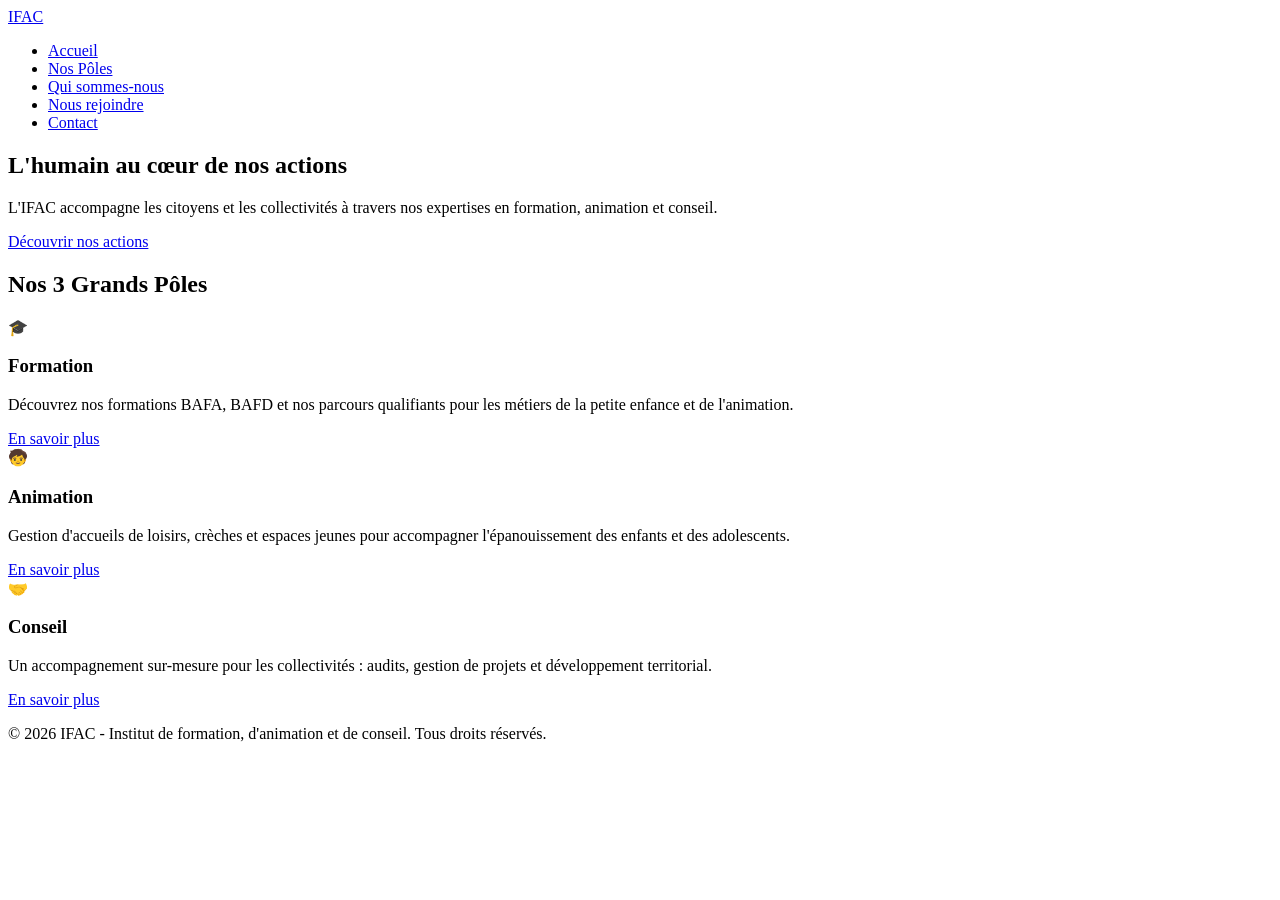
==== index.html @ f98a1aa6 "Create index.html" ====
<!DOCTYPE html>
<html lang="fr">
<head>
    <meta charset="UTF-8">
    <meta name="viewport" content="width=device-width, initial-scale=1.0">
    <title>IFAC - Formation, Animation, Conseil</title>
    <link rel="stylesheet" href="style.css">
    <!-- Police d'écriture moderne Google Fonts -->
    <link href="https://fonts.googleapis.com/css2?family=Inter:wght@300;400;600;700&display=swap" rel="stylesheet">
</head>
<body>

    <!-- Barre de navigation -->
    <header>
        <div class="logo">
            <a href="#">IFAC</a>
        </div>
        <nav>
            <ul>
                <li><a href="#">Accueil</a></li>
                <li><a href="#poles">Nos Pôles</a></li>
                <li><a href="#">Qui sommes-nous</a></li>
                <li><a href="#">Nous rejoindre</a></li>
                <li><a href="#" class="btn-contact">Contact</a></li>
            </ul>
        </nav>
    </header>

    <!-- Section Hero (En-tête principal) -->
    <section class="hero">
        <div class="hero-content">
            <h1>L'humain au cœur de nos actions</h1>
            <p>L'IFAC accompagne les citoyens et les collectivités à travers nos expertises en formation, animation et conseil.</p>
            <a href="#poles" class="btn-primary">Découvrir nos actions</a>
        </div>
    </section>

    <!-- Section Nos Pôles d'activité -->
    <section id="poles" class="poles-section">
        <h2>Nos 3 Grands Pôles</h2>
        <div class="cards-container">
            
            <!-- Carte Formation -->
            <div class="card">
                <div class="card-icon">🎓</div>
                <h3>Formation</h3>
                <p>Découvrez nos formations BAFA, BAFD et nos parcours qualifiants pour les métiers de la petite enfance et de l'animation.</p>
                <a href="#" class="btn-secondary">En savoir plus</a>
            </div>

            <!-- Carte Animation -->
            <div class="card">
                <div class="card-icon">🧒</div>
                <h3>Animation</h3>
                <p>Gestion d'accueils de loisirs, crèches et espaces jeunes pour accompagner l'épanouissement des enfants et des adolescents.</p>
                <a href="#" class="btn-secondary">En savoir plus</a>
            </div>

            <!-- Carte Conseil -->
            <div class="card">
                <div class="card-icon">🤝</div>
                <h3>Conseil</h3>
                <p>Un accompagnement sur-mesure pour les collectivités : audits, gestion de projets et développement territorial.</p>
                <a href="#" class="btn-secondary">En savoir plus</a>
            </div>

        </div>
    </section>

    <!-- Pied de page -->
    <footer>
        <p>&copy; 2026 IFAC - Institut de formation, d'animation et de conseil. Tous droits réservés.</p>
    </footer>

</body>
</html>
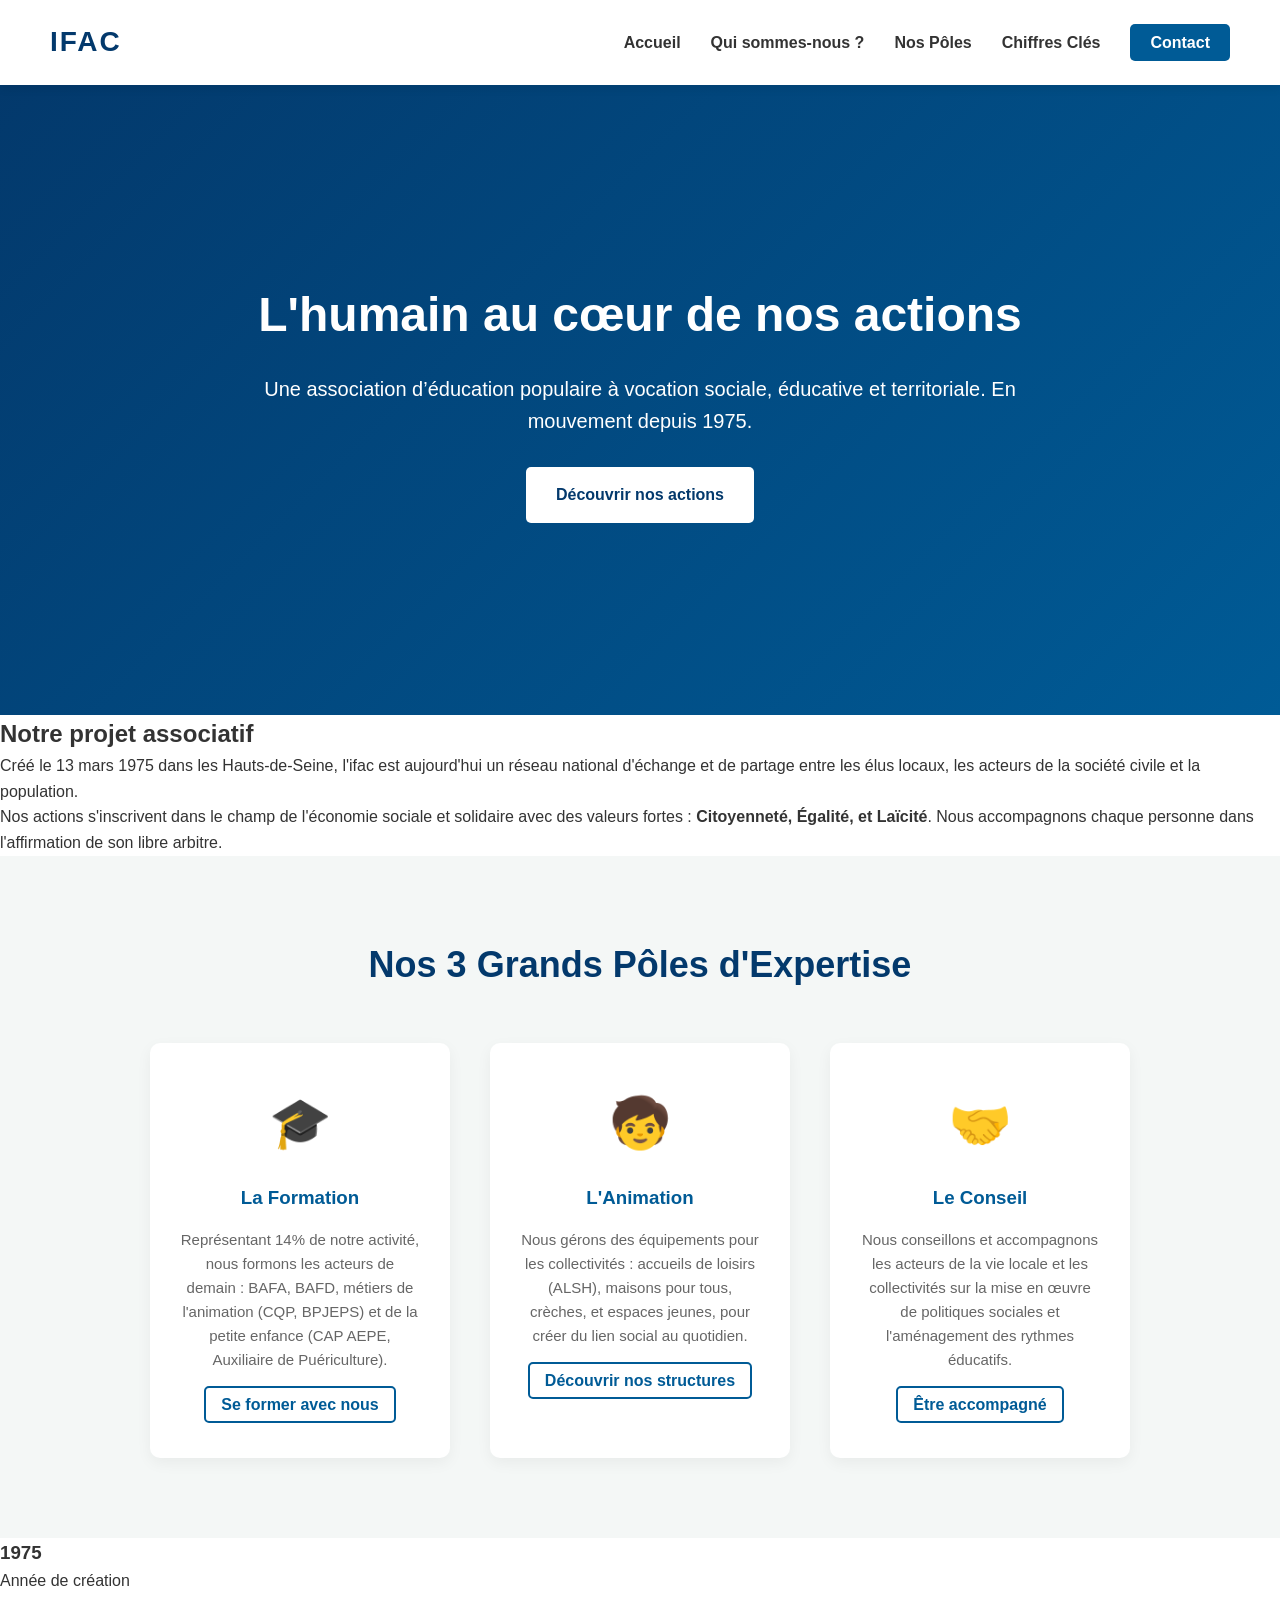
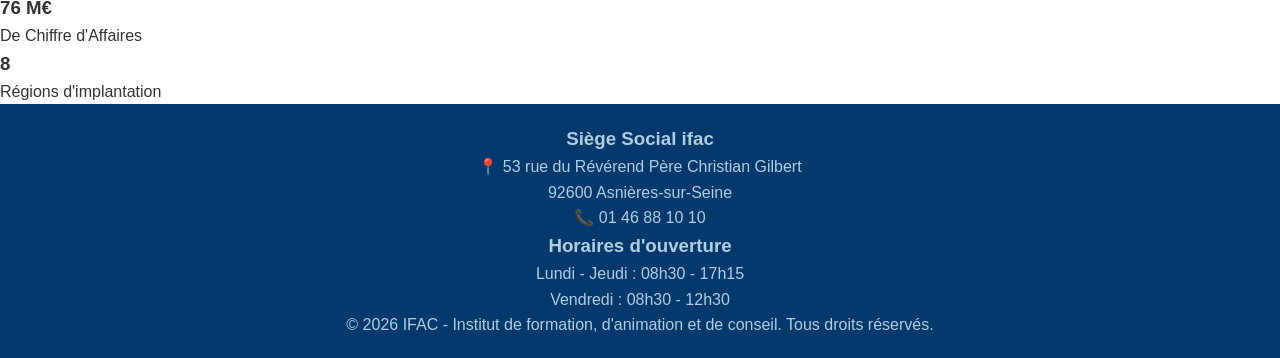
==== commit ee42451e: "Update index.html" ====
--- a/index.html
+++ b/index.html
@@ -3,73 +3,112 @@
 <head>
     <meta charset="UTF-8">
     <meta name="viewport" content="width=device-width, initial-scale=1.0">
-    <title>IFAC - Formation, Animation, Conseil</title>
+    <title>IFAC - Institut de formation, d'animation et de conseil</title>
     <link rel="stylesheet" href="style.css">
-    <!-- Police d'écriture moderne Google Fonts -->
     <link href="https://fonts.googleapis.com/css2?family=Inter:wght@300;400;600;700&display=swap" rel="stylesheet">
 </head>
 <body>
 
-    <!-- Barre de navigation -->
+    <!-- Barre de navigation cliquable -->
     <header>
         <div class="logo">
-            <a href="#">IFAC</a>
+            <a href="#accueil">IFAC</a>
         </div>
         <nav>
             <ul>
-                <li><a href="#">Accueil</a></li>
+                <li><a href="#accueil">Accueil</a></li>
+                <li><a href="#histoire">Qui sommes-nous ?</a></li>
                 <li><a href="#poles">Nos Pôles</a></li>
-                <li><a href="#">Qui sommes-nous</a></li>
-                <li><a href="#">Nous rejoindre</a></li>
-                <li><a href="#" class="btn-contact">Contact</a></li>
+                <li><a href="#chiffres">Chiffres Clés</a></li>
+                <li><a href="#contact" class="btn-contact">Contact</a></li>
             </ul>
         </nav>
     </header>
 
-    <!-- Section Hero (En-tête principal) -->
-    <section class="hero">
+    <!-- Section Hero -->
+    <section id="accueil" class="hero">
         <div class="hero-content">
             <h1>L'humain au cœur de nos actions</h1>
-            <p>L'IFAC accompagne les citoyens et les collectivités à travers nos expertises en formation, animation et conseil.</p>
+            <p>Une association d’éducation populaire à vocation sociale, éducative et territoriale. En mouvement depuis 1975.</p>
             <a href="#poles" class="btn-primary">Découvrir nos actions</a>
+        </div>
+    </section>
+
+    <!-- Nouvelle Section : Histoire et Valeurs -->
+    <section id="histoire" class="histoire-section">
+        <div class="histoire-container">
+            <div class="histoire-texte">
+                <h2>Notre projet associatif</h2>
+                <p>Créé le 13 mars 1975 dans les Hauts-de-Seine, l'ifac est aujourd'hui un réseau national d'échange et de partage entre les élus locaux, les acteurs de la société civile et la population.</p>
+                <p>Nos actions s'inscrivent dans le champ de l'économie sociale et solidaire avec des valeurs fortes : <strong>Citoyenneté, Égalité, et Laïcité</strong>. Nous accompagnons chaque personne dans l'affirmation de son libre arbitre.</p>
+            </div>
         </div>
     </section>
 
     <!-- Section Nos Pôles d'activité -->
     <section id="poles" class="poles-section">
-        <h2>Nos 3 Grands Pôles</h2>
+        <h2>Nos 3 Grands Pôles d'Expertise</h2>
         <div class="cards-container">
             
             <!-- Carte Formation -->
             <div class="card">
                 <div class="card-icon">🎓</div>
-                <h3>Formation</h3>
-                <p>Découvrez nos formations BAFA, BAFD et nos parcours qualifiants pour les métiers de la petite enfance et de l'animation.</p>
-                <a href="#" class="btn-secondary">En savoir plus</a>
+                <h3>La Formation</h3>
+                <p>Représentant 14% de notre activité, nous formons les acteurs de demain : BAFA, BAFD, métiers de l'animation (CQP, BPJEPS) et de la petite enfance (CAP AEPE, Auxiliaire de Puériculture).</p>
+                <a href="#contact" class="btn-secondary">Se former avec nous</a>
             </div>
 
             <!-- Carte Animation -->
             <div class="card">
                 <div class="card-icon">🧒</div>
-                <h3>Animation</h3>
-                <p>Gestion d'accueils de loisirs, crèches et espaces jeunes pour accompagner l'épanouissement des enfants et des adolescents.</p>
-                <a href="#" class="btn-secondary">En savoir plus</a>
+                <h3>L'Animation</h3>
+                <p>Nous gérons des équipements pour les collectivités : accueils de loisirs (ALSH), maisons pour tous, crèches, et espaces jeunes, pour créer du lien social au quotidien.</p>
+                <a href="#contact" class="btn-secondary">Découvrir nos structures</a>
             </div>
 
             <!-- Carte Conseil -->
             <div class="card">
                 <div class="card-icon">🤝</div>
-                <h3>Conseil</h3>
-                <p>Un accompagnement sur-mesure pour les collectivités : audits, gestion de projets et développement territorial.</p>
-                <a href="#" class="btn-secondary">En savoir plus</a>
+                <h3>Le Conseil</h3>
+                <p>Nous conseillons et accompagnons les acteurs de la vie locale et les collectivités sur la mise en œuvre de politiques sociales et l'aménagement des rythmes éducatifs.</p>
+                <a href="#contact" class="btn-secondary">Être accompagné</a>
             </div>
 
         </div>
     </section>
 
-    <!-- Pied de page -->
-    <footer>
-        <p>&copy; 2026 IFAC - Institut de formation, d'animation et de conseil. Tous droits réservés.</p>
+    <!-- Nouvelle Section : Chiffres Clés -->
+    <section id="chiffres" class="stats-section">
+        <div class="stat-box">
+            <h3>1975</h3>
+            <p>Année de création</p>
+        </div>
+        <div class="stat-box">
+            <h3>76 M€</h3>
+            <p>De Chiffre d'Affaires</p>
+        </div>
+        <div class="stat-box">
+            <h3>8</h3>
+            <p>Régions d'implantation</p>
+        </div>
+    </section>
+
+    <!-- Pied de page avec les vraies infos -->
+    <footer id="contact">
+        <div class="footer-content">
+            <div class="footer-info">
+                <h3>Siège Social ifac</h3>
+                <p>📍 53 rue du Révérend Père Christian Gilbert<br>92600 Asnières-sur-Seine</p>
+                <p>📞 01 46 88 10 10</p>
+            </div>
+            <div class="footer-info">
+                <h3>Horaires d'ouverture</h3>
+                <p>Lundi - Jeudi : 08h30 - 17h15<br>Vendredi : 08h30 - 12h30</p>
+            </div>
+        </div>
+        <div class="footer-bottom">
+            <p>&copy; 2026 IFAC - Institut de formation, d'animation et de conseil. Tous droits réservés.</p>
+        </div>
     </footer>
 
 </body>
--- a/style.css
+++ b/style.css
@@ -0,0 +1,188 @@
+/* --- VARIABLES DE COULEURS (Bleus IFAC professionnels) --- */
+:root {
+    --primary-blue: #005b96;
+    --dark-blue: #03396c;
+    --light-blue: #b3cde0;
+    --white: #ffffff;
+    --text-dark: #333333;
+    --bg-gray: #f4f7f6;
+}
+
+/* --- RESET & TYPOGRAPHIE --- */
+* {
+    margin: 0;
+    padding: 0;
+    box-sizing: border-box;
+    font-family: 'Inter', sans-serif;
+}
+
+body {
+    background-color: var(--white);
+    color: var(--text-dark);
+    line-height: 1.6;
+}
+
+/* --- HEADER / NAVBAR --- */
+header {
+    display: flex;
+    justify-content: space-between;
+    align-items: center;
+    padding: 20px 50px;
+    background-color: var(--white);
+    box-shadow: 0 2px 10px rgba(0,0,0,0.1);
+    position: sticky;
+    top: 0;
+    z-index: 1000;
+}
+
+.logo a {
+    font-size: 28px;
+    font-weight: 700;
+    color: var(--dark-blue);
+    text-decoration: none;
+    letter-spacing: 2px;
+}
+
+nav ul {
+    list-style: none;
+    display: flex;
+    gap: 30px;
+    align-items: center;
+}
+
+nav ul li a {
+    text-decoration: none;
+    color: var(--text-dark);
+    font-weight: 600;
+    transition: color 0.3s;
+}
+
+nav ul li a:hover {
+    color: var(--primary-blue);
+}
+
+.btn-contact {
+    background-color: var(--primary-blue);
+    color: var(--white) !important;
+    padding: 10px 20px;
+    border-radius: 5px;
+    transition: background 0.3s;
+}
+
+.btn-contact:hover {
+    background-color: var(--dark-blue);
+}
+
+/* --- HERO SECTION --- */
+.hero {
+    background: linear-gradient(135deg, var(--dark-blue), var(--primary-blue));
+    color: var(--white);
+    height: 70vh;
+    display: flex;
+    justify-content: center;
+    align-items: center;
+    text-align: center;
+    padding: 0 20px;
+}
+
+.hero-content h1 {
+    font-size: 48px;
+    margin-bottom: 20px;
+}
+
+.hero-content p {
+    font-size: 20px;
+    margin-bottom: 30px;
+    max-width: 800px;
+    margin-left: auto;
+    margin-right: auto;
+}
+
+.btn-primary {
+    background-color: var(--white);
+    color: var(--dark-blue);
+    padding: 15px 30px;
+    text-decoration: none;
+    font-weight: 700;
+    border-radius: 5px;
+    transition: transform 0.3s, box-shadow 0.3s;
+    display: inline-block;
+}
+
+.btn-primary:hover {
+    transform: translateY(-3px);
+    box-shadow: 0 5px 15px rgba(0,0,0,0.2);
+}
+
+/* --- SECTION PÔLES (CARTES) --- */
+.poles-section {
+    padding: 80px 50px;
+    background-color: var(--bg-gray);
+    text-align: center;
+}
+
+.poles-section h2 {
+    font-size: 36px;
+    color: var(--dark-blue);
+    margin-bottom: 50px;
+}
+
+.cards-container {
+    display: flex;
+    justify-content: center;
+    gap: 40px;
+    flex-wrap: wrap;
+}
+
+.card {
+    background-color: var(--white);
+    padding: 40px 30px;
+    border-radius: 10px;
+    width: 300px;
+    box-shadow: 0 5px 15px rgba(0,0,0,0.05);
+    transition: transform 0.3s;
+}
+
+.card:hover {
+    transform: translateY(-10px);
+    border-bottom: 4px solid var(--primary-blue);
+}
+
+.card-icon {
+    font-size: 50px;
+    margin-bottom: 20px;
+}
+
+.card h3 {
+    color: var(--primary-blue);
+    margin-bottom: 15px;
+}
+
+.card p {
+    margin-bottom: 20px;
+    color: #666;
+    font-size: 15px;
+}
+
+.btn-secondary {
+    text-decoration: none;
+    color: var(--primary-blue);
+    font-weight: 600;
+    border: 2px solid var(--primary-blue);
+    padding: 8px 15px;
+    border-radius: 5px;
+    transition: all 0.3s;
+}
+
+.btn-secondary:hover {
+    background-color: var(--primary-blue);
+    color: var(--white);
+}
+
+/* --- FOOTER --- */
+footer {
+    background-color: var(--dark-blue);
+    color: var(--light-blue);
+    text-align: center;
+    padding: 20px;
+}
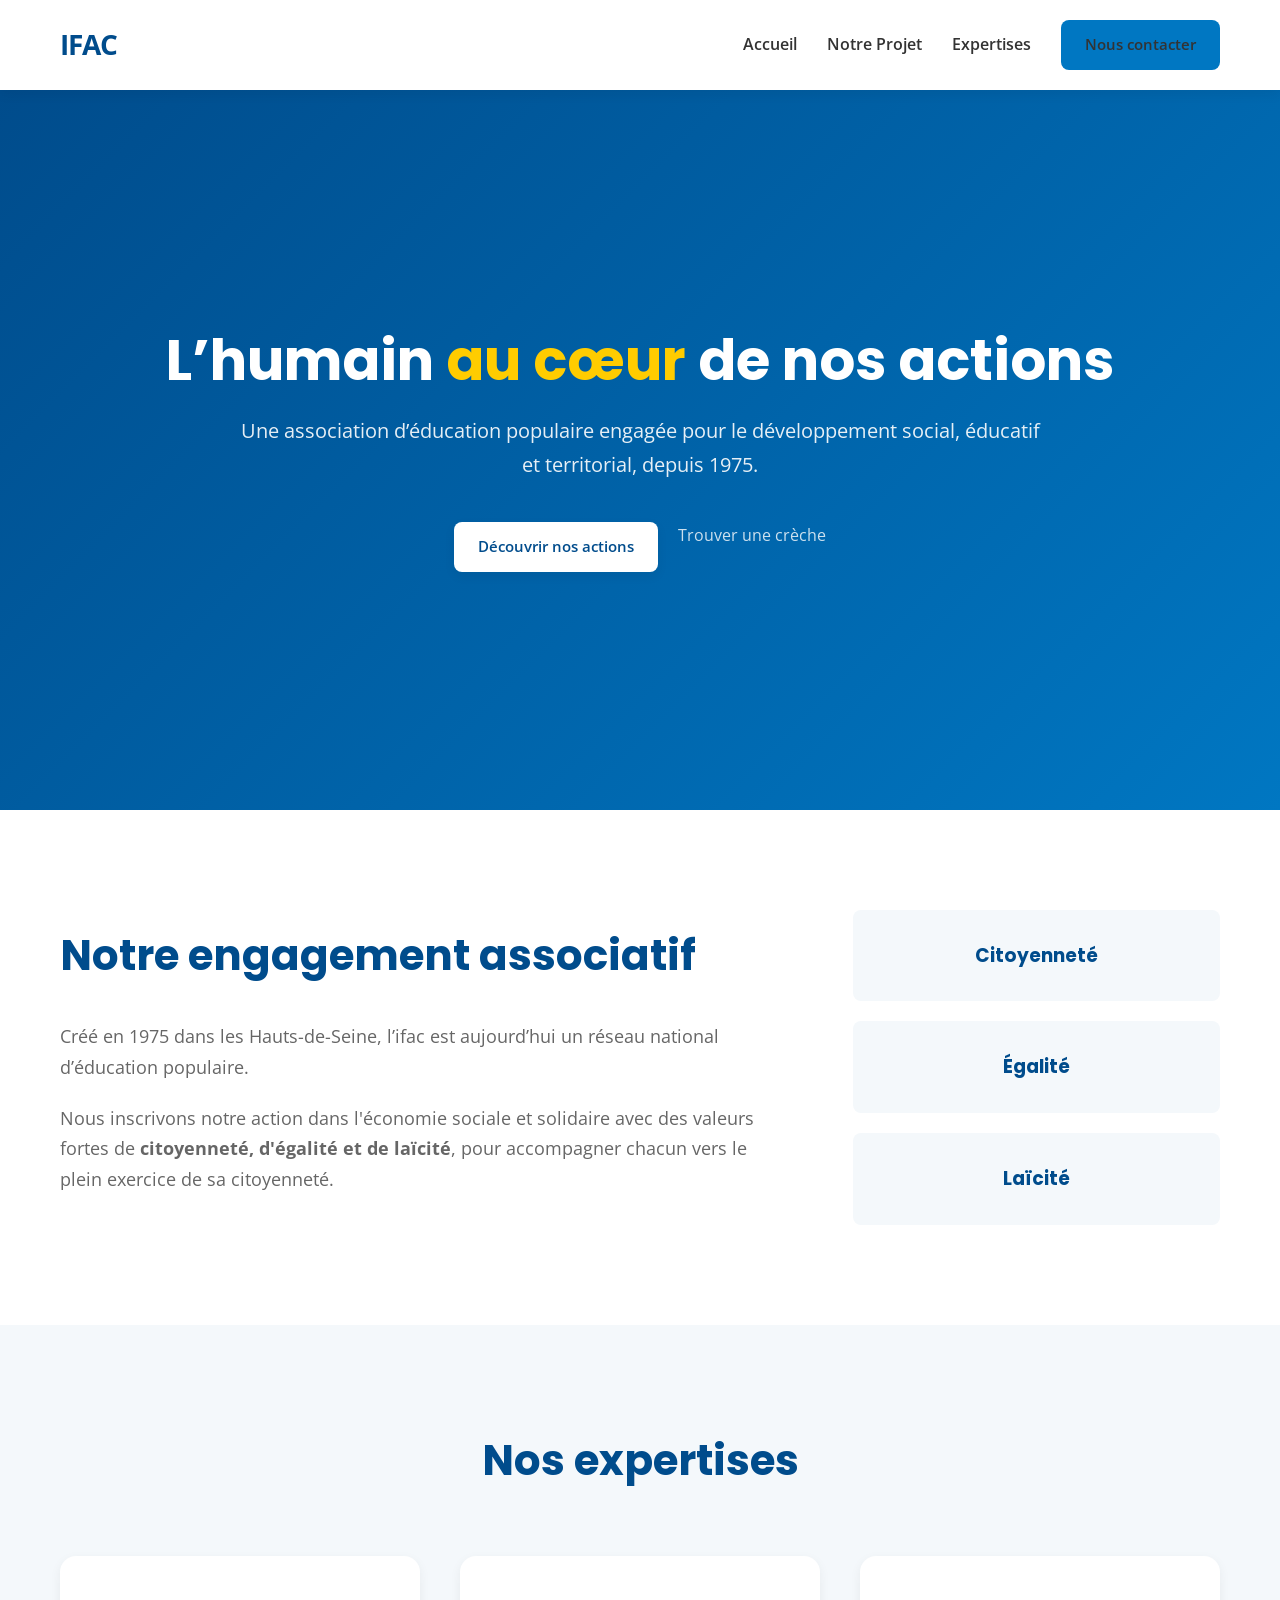
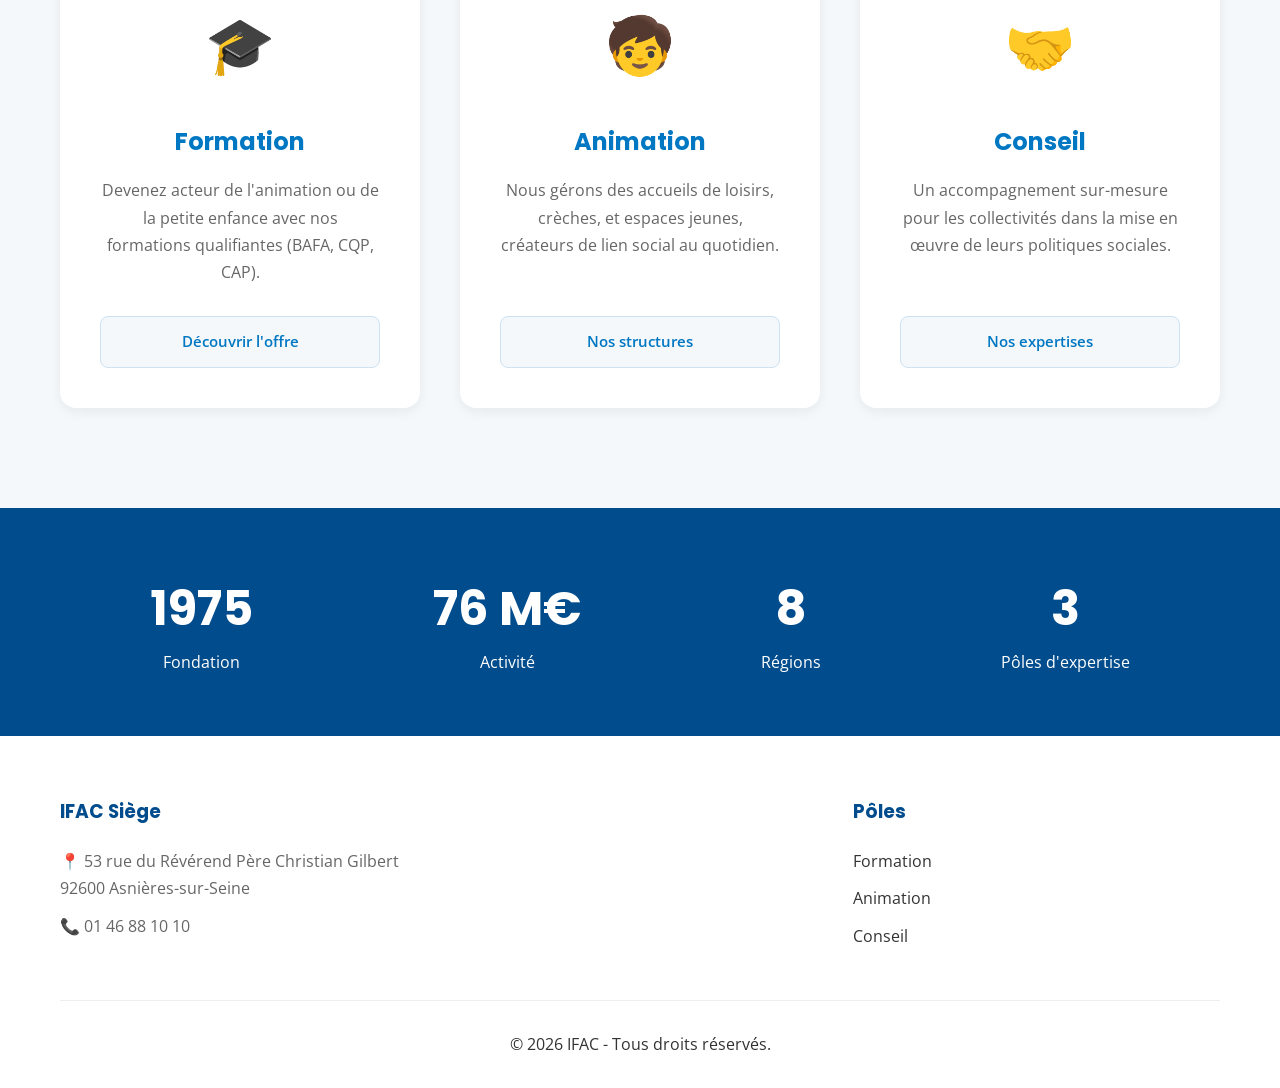
==== commit 5592c3b0: "Update index.html" ====
--- a/index.html
+++ b/index.html
@@ -4,110 +4,114 @@
     <meta charset="UTF-8">
     <meta name="viewport" content="width=device-width, initial-scale=1.0">
     <title>IFAC - Institut de formation, d'animation et de conseil</title>
-    <link rel="stylesheet" href="style.css">
-    <link href="https://fonts.googleapis.com/css2?family=Inter:wght@300;400;600;700&display=swap" rel="stylesheet">
+    <link rel="stylesheet" href="assets/css/style.css">
+    <link href="https://fonts.googleapis.com/css2?family=Poppins:wght@400;600;700&family=Open+Sans:wght@400;600&display=swap" rel="stylesheet">
 </head>
 <body>
 
-    <!-- Barre de navigation cliquable -->
-    <header>
-        <div class="logo">
-            <a href="#accueil">IFAC</a>
+    <header class="main-header">
+        <div class="container">
+            <div class="logo">
+                <a href="#accueil">IFAC</a>
+            </div>
+            <nav class="main-nav">
+                <ul>
+                    <li><a href="#accueil">Accueil</a></li>
+                    <li><a href="#histoire">Notre Projet</a></li>
+                    <li><a href="#poles">Expertises</a></li>
+                    <li><a href="#contact" class="btn-contact">Nous contacter</a></li>
+                </ul>
+            </nav>
         </div>
-        <nav>
-            <ul>
-                <li><a href="#accueil">Accueil</a></li>
-                <li><a href="#histoire">Qui sommes-nous ?</a></li>
-                <li><a href="#poles">Nos Pôles</a></li>
-                <li><a href="#chiffres">Chiffres Clés</a></li>
-                <li><a href="#contact" class="btn-contact">Contact</a></li>
-            </ul>
-        </nav>
     </header>
 
-    <!-- Section Hero -->
-    <section id="accueil" class="hero">
-        <div class="hero-content">
-            <h1>L'humain au cœur de nos actions</h1>
-            <p>Une association d’éducation populaire à vocation sociale, éducative et territoriale. En mouvement depuis 1975.</p>
-            <a href="#poles" class="btn-primary">Découvrir nos actions</a>
-        </div>
-    </section>
-
-    <!-- Nouvelle Section : Histoire et Valeurs -->
-    <section id="histoire" class="histoire-section">
-        <div class="histoire-container">
-            <div class="histoire-texte">
-                <h2>Notre projet associatif</h2>
-                <p>Créé le 13 mars 1975 dans les Hauts-de-Seine, l'ifac est aujourd'hui un réseau national d'échange et de partage entre les élus locaux, les acteurs de la société civile et la population.</p>
-                <p>Nos actions s'inscrivent dans le champ de l'économie sociale et solidaire avec des valeurs fortes : <strong>Citoyenneté, Égalité, et Laïcité</strong>. Nous accompagnons chaque personne dans l'affirmation de son libre arbitre.</p>
+    <section id="accueil" class="hero-section">
+        <div class="container hero-content">
+            <h1>L’humain <span class="highlight">au cœur</span> de nos actions</h1>
+            <p>Une association d’éducation populaire engagée pour le développement social, éducatif et territorial, depuis 1975.</p>
+            <div class="hero-btns">
+                <a href="#poles" class="btn-primary">Découvrir nos actions</a>
+                <a href="animation/index.html" class="btn-secondary-light">Trouver une crèche</a>
             </div>
         </div>
     </section>
 
-    <!-- Section Nos Pôles d'activité -->
-    <section id="poles" class="poles-section">
-        <h2>Nos 3 Grands Pôles d'Expertise</h2>
-        <div class="cards-container">
-            
-            <!-- Carte Formation -->
-            <div class="card">
-                <div class="card-icon">🎓</div>
-                <h3>La Formation</h3>
-                <p>Représentant 14% de notre activité, nous formons les acteurs de demain : BAFA, BAFD, métiers de l'animation (CQP, BPJEPS) et de la petite enfance (CAP AEPE, Auxiliaire de Puériculture).</p>
-                <a href="#contact" class="btn-secondary">Se former avec nous</a>
+    <section id="histoire" class="histoire-section">
+        <div class="container">
+            <div class="histoire-wrapper">
+                <div class="histoire-content">
+                    <h2>Notre engagement associatif</h2>
+                    <p>Créé en 1975 dans les Hauts-de-Seine, l’ifac est aujourd’hui un réseau national d’éducation populaire.</p>
+                    <p>Nous inscrivons notre action dans l'économie sociale et solidaire avec des valeurs fortes de <strong>citoyenneté, d'égalité et de laïcité</strong>, pour accompagner chacun vers le plein exercice de sa citoyenneté.</p>
+                </div>
+                <div class="histoire-valeurs">
+                    <div class="valeur-card"><h3>Citoyenneté</h3></div>
+                    <div class="valeur-card"><h3>Égalité</h3></div>
+                    <div class="valeur-card"><h3>Laïcité</h3></div>
+                </div>
             </div>
-
-            <!-- Carte Animation -->
-            <div class="card">
-                <div class="card-icon">🧒</div>
-                <h3>L'Animation</h3>
-                <p>Nous gérons des équipements pour les collectivités : accueils de loisirs (ALSH), maisons pour tous, crèches, et espaces jeunes, pour créer du lien social au quotidien.</p>
-                <a href="#contact" class="btn-secondary">Découvrir nos structures</a>
-            </div>
-
-            <!-- Carte Conseil -->
-            <div class="card">
-                <div class="card-icon">🤝</div>
-                <h3>Le Conseil</h3>
-                <p>Nous conseillons et accompagnons les acteurs de la vie locale et les collectivités sur la mise en œuvre de politiques sociales et l'aménagement des rythmes éducatifs.</p>
-                <a href="#contact" class="btn-secondary">Être accompagné</a>
-            </div>
-
         </div>
     </section>
 
-    <!-- Nouvelle Section : Chiffres Clés -->
-    <section id="chiffres" class="stats-section">
-        <div class="stat-box">
-            <h3>1975</h3>
-            <p>Année de création</p>
-        </div>
-        <div class="stat-box">
-            <h3>76 M€</h3>
-            <p>De Chiffre d'Affaires</p>
-        </div>
-        <div class="stat-box">
-            <h3>8</h3>
-            <p>Régions d'implantation</p>
+    <section id="poles" class="poles-section">
+        <div class="container">
+            <h2 class="section-title">Nos expertises</h2>
+            <div class="poles-wrapper">
+                
+                <div class="pole-card">
+                    <div class="pole-icon">🎓</div>
+                    <h3>Formation</h3>
+                    <p>Devenez acteur de l'animation ou de la petite enfance avec nos formations qualifiantes (BAFA, CQP, CAP).</p>
+                    <a href="formation/index.html" class="btn-pole">Découvrir l'offre</a>
+                </div>
+
+                <div class="pole-card">
+                    <div class="pole-icon">🧒</div>
+                    <h3>Animation</h3>
+                    <p>Nous gérons des accueils de loisirs, crèches, et espaces jeunes, créateurs de lien social au quotidien.</p>
+                    <a href="animation/index.html" class="btn-pole">Nos structures</a>
+                </div>
+
+                <div class="pole-card">
+                    <div class="pole-icon">🤝</div>
+                    <h3>Conseil</h3>
+                    <p>Un accompagnement sur-mesure pour les collectivités dans la mise en œuvre de leurs politiques sociales.</p>
+                    <a href="conseil/index.html" class="btn-pole">Nos expertises</a>
+                </div>
+
+            </div>
         </div>
     </section>
 
-    <!-- Pied de page avec les vraies infos -->
-    <footer id="contact">
-        <div class="footer-content">
-            <div class="footer-info">
-                <h3>Siège Social ifac</h3>
-                <p>📍 53 rue du Révérend Père Christian Gilbert<br>92600 Asnières-sur-Seine</p>
-                <p>📞 01 46 88 10 10</p>
+    <section class="chiffres-section">
+        <div class="container chiffres-wrapper">
+            <div class="chiffre-box"><h3>1975</h3><p>Fondation</p></div>
+            <div class="chiffre-box"><h3>76 M€</h3><p>Activité</p></div>
+            <div class="chiffre-box"><h3>8</h3><p>Régions</p></div>
+            <div class="chiffre-box"><h3>3</h3><p>Pôles d'expertise</p></div>
+        </div>
+    </section>
+
+    <footer id="contact" class="main-footer">
+        <div class="container">
+            <div class="footer-grid">
+                <div class="footer-about">
+                    <h3>IFAC Siège</h3>
+                    <p>📍 53 rue du Révérend Père Christian Gilbert<br>92600 Asnières-sur-Seine</p>
+                    <p>📞 01 46 88 10 10</p>
+                </div>
+                <div class="footer-links">
+                    <h3>Pôles</h3>
+                    <ul>
+                        <li><a href="formation/index.html">Formation</a></li>
+                        <li><a href="animation/index.html">Animation</a></li>
+                        <li><a href="conseil/index.html">Conseil</a></li>
+                    </ul>
+                </div>
             </div>
-            <div class="footer-info">
-                <h3>Horaires d'ouverture</h3>
-                <p>Lundi - Jeudi : 08h30 - 17h15<br>Vendredi : 08h30 - 12h30</p>
+            <div class="footer-bottom">
+                <p>&copy; 2026 IFAC - Tous droits réservés.</p>
             </div>
-        </div>
-        <div class="footer-bottom">
-            <p>&copy; 2026 IFAC - Institut de formation, d'animation et de conseil. Tous droits réservés.</p>
         </div>
     </footer>
 
--- a/assets/css/style.css
+++ b/assets/css/style.css
@@ -0,0 +1,322 @@
+/* --- VARIABLES ET RESET --- */
+:root {
+    --primary: #0077c2;   /* Un bleu IFAC plus vif et moderne */
+    --dark: #004c8c;      /* Bleu sombre pour les textes et contrastes */
+    --accent: #ffcc00;    /* Une touche d'or pour le surlignage */
+    --light: #f4f8fb;     /* Fond très légèrement bleuté */
+    --white: #ffffff;
+    --text: #333333;
+    --text-muted: #666666;
+    
+    --shadow-soft: 0 4px 12px rgba(0,0,0,0.06);
+    --shadow-medium: 0 8px 30px rgba(0,0,0,0.1);
+    --radius-md: 8px;
+    --radius-lg: 16px;
+    
+    --font-title: 'Poppins', sans-serif;
+    --font-body: 'Open Sans', sans-serif;
+    
+    --transition: all 0.3s ease;
+}
+
+* {
+    margin: 0; padding: 0; box-sizing: border-box;
+}
+
+body {
+    background-color: var(--white);
+    color: var(--text);
+    font-family: var(--font-body);
+    line-height: 1.7;
+    scroll-behavior: smooth;
+}
+
+h1, h2, h3 {
+    font-family: var(--font-title);
+    font-weight: 700;
+    color: var(--dark);
+}
+
+a {
+    text-decoration: none;
+    transition: var(--transition);
+}
+
+.container {
+    max-width: 1200px;
+    margin: 0 auto;
+    padding: 0 20px;
+}
+
+/* --- BOUTONS --- */
+.btn-pole, .btn-primary, .btn-contact {
+    display: inline-block;
+    padding: 12px 24px;
+    border-radius: var(--radius-md);
+    font-weight: 600;
+    font-size: 15px;
+    text-align: center;
+}
+
+.btn-primary {
+    background-color: var(--white);
+    color: var(--dark);
+    box-shadow: var(--shadow-soft);
+}
+
+.btn-primary:hover {
+    transform: translateY(-2px);
+    box-shadow: var(--shadow-medium);
+}
+
+.btn-contact {
+    background-color: var(--primary);
+    color: var(--white);
+}
+
+.btn-contact:hover {
+    background-color: var(--dark);
+}
+
+.btn-pole {
+    background-color: var(--light);
+    color: var(--primary);
+    border: 1px solid #d0e1f0;
+    margin-top: auto;
+}
+
+.btn-pole:hover {
+    background-color: var(--primary);
+    color: var(--white);
+}
+
+.btn-secondary-light {
+    color: var(--white);
+    opacity: 0.8;
+}
+
+.btn-secondary-light:hover {
+    opacity: 1;
+}
+
+/* --- HEADER --- */
+.main-header {
+    background-color: var(--white);
+    padding: 20px 0;
+    position: sticky;
+    top: 0;
+    z-index: 1000;
+    box-shadow: var(--shadow-soft);
+}
+
+.main-header .container {
+    display: flex;
+    justify-content: space-between;
+    align-items: center;
+}
+
+.logo a {
+    font-size: 28px;
+    font-weight: 700;
+    color: var(--dark);
+    letter-spacing: -1px;
+}
+
+.main-nav ul {
+    list-style: none;
+    display: flex;
+    gap: 30px;
+    align-items: center;
+}
+
+.main-nav a {
+    color: var(--text);
+    font-weight: 600;
+}
+
+.main-nav a:not(.btn-contact):hover {
+    color: var(--primary);
+}
+
+/* --- HERO --- */
+.hero-section {
+    background: linear-gradient(135deg, var(--dark), var(--primary));
+    color: var(--white);
+    height: 80vh;
+    display: flex;
+    align-items: center;
+    text-align: center;
+}
+
+.hero-content h1 {
+    color: var(--white);
+    font-size: 56px;
+    line-height: 1.2;
+    margin-bottom: 20px;
+}
+
+.hero-content .highlight {
+    color: var(--accent);
+}
+
+.hero-content p {
+    font-size: 20px;
+    margin-bottom: 40px;
+    opacity: 0.9;
+    max-width: 800px;
+    margin-left: auto; margin-right: auto;
+}
+
+.hero-btns {
+    display: flex;
+    gap: 20px;
+    justify-content: center;
+}
+
+/* --- HISTOIRE --- */
+.histoire-section {
+    padding: 100px 0;
+}
+
+.histoire-wrapper {
+    display: grid;
+    grid-template-columns: 2fr 1fr;
+    gap: 60px;
+    align-items: center;
+}
+
+.histoire-content h2 {
+    font-size: 42px;
+    margin-bottom: 30px;
+}
+
+.histoire-content p {
+    font-size: 18px;
+    margin-bottom: 20px;
+    color: var(--text-muted);
+}
+
+.histoire-valeurs {
+    display: grid;
+    gap: 20px;
+}
+
+.valeur-card {
+    background-color: var(--light);
+    padding: 30px;
+    border-radius: var(--radius-md);
+    text-align: center;
+}
+
+/* --- POLES --- */
+.poles-section {
+    padding: 100px 0;
+    background-color: var(--light);
+}
+
+.section-title {
+    font-size: 42px;
+    text-align: center;
+    margin-bottom: 60px;
+}
+
+.poles-wrapper {
+    display: grid;
+    grid-template-columns: repeat(3, 1fr);
+    gap: 40px;
+}
+
+.pole-card {
+    background-color: var(--white);
+    padding: 40px;
+    border-radius: var(--radius-lg);
+    box-shadow: var(--shadow-soft);
+    display: flex;
+    flex-direction: column;
+    text-align: center;
+    transition: var(--transition);
+}
+
+.pole-card:hover {
+    transform: translateY(-5px);
+    box-shadow: var(--shadow-medium);
+}
+
+.pole-icon {
+    font-size: 56px;
+    margin-bottom: 30px;
+}
+
+.pole-card h3 {
+    color: var(--primary);
+    font-size: 24px;
+    margin-bottom: 15px;
+}
+
+.pole-card p {
+    color: var(--text-muted);
+    font-size: 16px;
+    margin-bottom: 30px;
+}
+
+/* --- CHIFFRES --- */
+.chiffres-section {
+    background-color: var(--dark);
+    padding: 60px 0;
+}
+
+.chiffres-wrapper {
+    display: flex;
+    justify-content: space-around;
+    color: var(--white);
+}
+
+.chiffre-box {
+    text-align: center;
+}
+
+.chiffre-box h3 {
+    color: var(--white);
+    font-size: 48px;
+    font-weight: 700;
+}
+
+/* --- FOOTER --- */
+.main-footer {
+    background-color: var(--white);
+    padding: 60px 0 30px;
+}
+
+.footer-grid {
+    display: grid;
+    grid-template-columns: 2fr 1fr;
+    gap: 60px;
+    padding-bottom: 40px;
+    border-bottom: 1px solid #eee;
+}
+
+.footer-about h3, .footer-links h3 {
+    margin-bottom: 20px;
+}
+
+.footer-about p {
+    color: var(--text-muted);
+    margin-bottom: 10px;
+}
+
+.footer-links ul {
+    list-style: none;
+}
+
+.footer-links li {
+    margin-bottom: 10px;
+}
+
+.footer-links a {
+    color: var(--text);
+}
+
+.footer-bottom {
+    padding-top: 30px;
+    text-align: center;
+}
